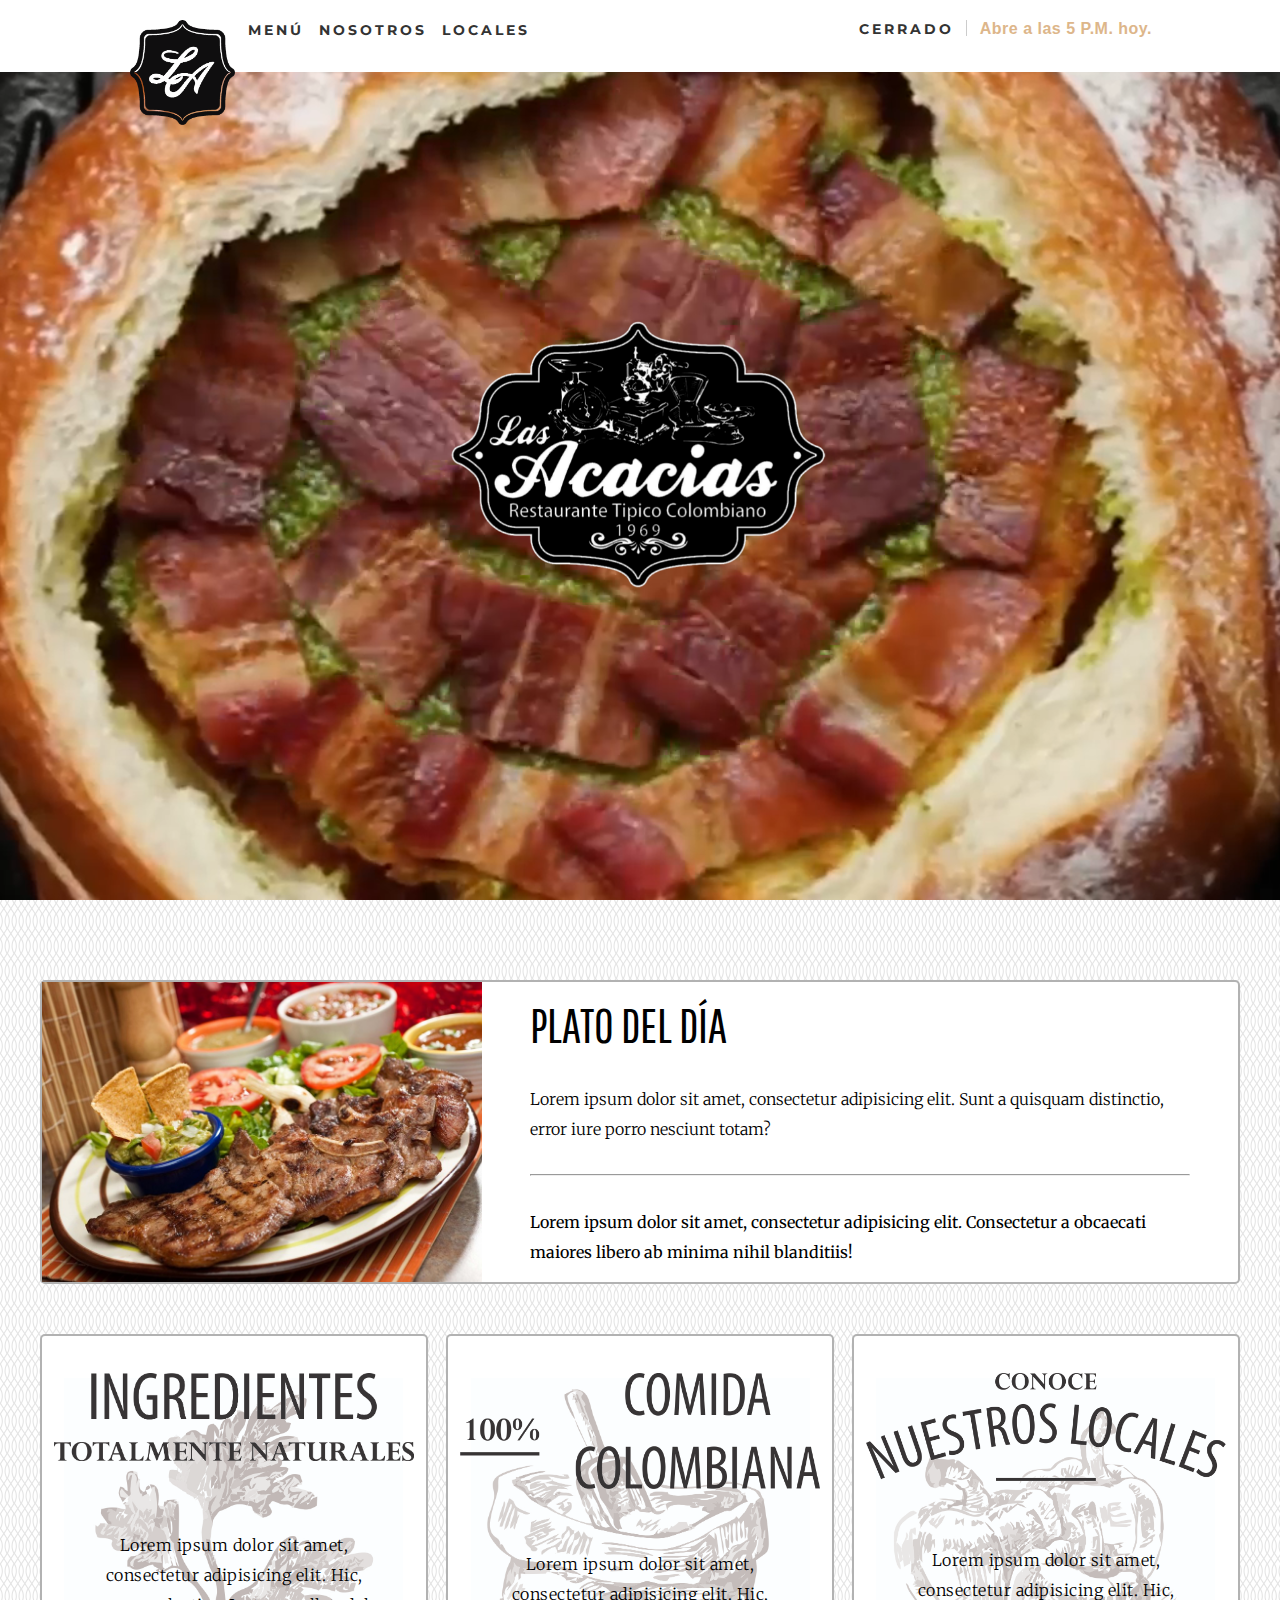
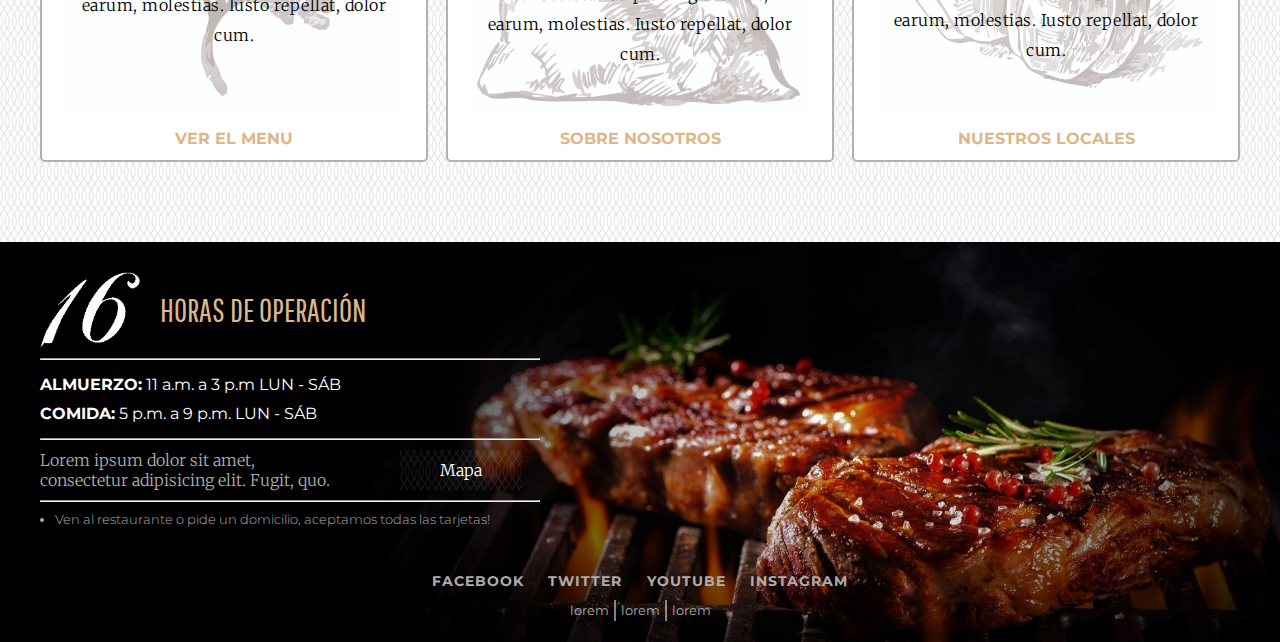
==== index.html @ 20574f55 "Pagina web restaurante" ====
<!DOCTYPE html>
<html lang="es">

<head>
    <meta charset="UTF-8">
    <title>Restaurante las Acacias</title>
    <link rel="stylesheet" href="styles.css">
    <link href="https://fonts.googleapis.com/css?family=Merriweather:300,400,700,900|Montserrat:300,400,700|Pathway+Gothic+One" rel="stylesheet">
    <meta name="viewport" content="width=device-width, user-scalable=no, initial-scale=1.0, maximum-scale=1.0, minimum-scale=1.0">

</head>

<body>
    <header>
        <div class="contenedor-header">
            <div class="columna">
                <a class="logomini" href="index.html">Las Acacias</a>
                <nav class="navegador">
                    <ul id="menu-principal" class="nav navbar-nav">
                        <li class="menu-menu"><a href="menu.html">MENÚ</a></li>
                        <li class="menu-nosotros"><a href="nosotros.html">NOSOTROS</a></li>
                        <li class="menu-locales"><a href="locales.html">LOCALES</a></li>
                    </ul>
                </nav>
                <div class="abierto-o-cerrado">
                    <div class="estado"></div>
                    <div class="tiempo-falta"></div>
                </div>
            </div>
        </div>
        <div class="header-frills"></div>
    </header>
    <section class="mitad">
        <div class="fondo">
            <video id="video-home" preload="auto" autoplay muted loop>
               <source src="video/video-web-comp.mp4" type="video/mp4">
           </video>
            <div class="logo">
                <img src="images/logonegro.png" alt="">
            </div>
            <!--            <img class="plato" src="images/fondo.jpg" alt="">-->
        </div>
    </section>
    <section class="mitad2">
        <div class="contenedor">
            <div class="delDia">
                <div class="imgDelDia">
                    <!--                          <img src="images/delddia.jpg" alt="no imagen">-->
                </div>
                <div class="textoPlato">
                    <h2>PLATO DEL DÍA</h2>
                    <p>Lorem ipsum dolor sit amet, consectetur adipisicing elit. Sunt a quisquam distinctio, error iure porro nesciunt totam?</p>
                    <hr>
                    <p><b>Lorem ipsum dolor sit amet, consectetur adipisicing elit. Consectetur a obcaecati maiores libero ab minima nihil blanditiis!</b></p>
                </div>
            </div>
            <div class="tresCajas">
                <div class="menu">
                    <img src="images/ingredientes.png" alt="">
                    <p>Lorem ipsum dolor sit amet, consectetur adipisicing elit. Hic, earum, molestias. Iusto repellat, dolor cum.</p>
                    <a href="menu.html">VER EL MENU</a>
                </div>
                <div class="nosotros">
                    <img src="images/100colombiana.png" alt="">
                    <p>Lorem ipsum dolor sit amet, consectetur adipisicing elit. Hic, earum, molestias. Iusto repellat, dolor cum.</p>
                    <a href="nosotros.html">SOBRE NOSOTROS</a>
                </div>
                <div class="locales">
                    <img src="images/conoce.png" alt="">
                    <p>Lorem ipsum dolor sit amet, consectetur adipisicing elit. Hic, earum, molestias. Iusto repellat, dolor cum.</p>
                    <a href="locales.html">NUESTROS LOCALES</a>
                </div>
            </div>
        </div>
    </section>
    <footer>
        <!--        <img class="imgfooter" src="images/footer.jpeg" alt="">-->
        <div class="textofooter">
            <div class="cajafooter1">
                <div class="h16h">
                    <img src="images/16hour.png" alt="">

                    <h4>HORAS DE OPERACIÓN</h4>
                </div>
                <hr class="linasfooter">
                <div class="almcom">
                    <p><b>ALMUERZO:</b> 11 a.m. a 3 p.m LUN - SÁB </p>
                    <p><b>COMIDA:</b> 5 p.m. a 9 p.m. LUN - SÁB</p>
                </div>
                <hr class="linasfooter">
                <div class="mapabajo">
                    <div class="textomap">
                        <p>Lorem ipsum dolor sit amet, <br>consectetur adipisicing elit. Fugit, quo.</p>
                    </div>
                    <div class="map">
                        <a href="locales.html">Mapa</a>
                    </div>
                </div>
                <hr class="linasfooter">
                <div class="tarjetas">
                    <ul>
                        <li>
                            Ven al restaurante o pide un domicilio, aceptamos todas las tarjetas!
                        </li>
                    </ul>
                </div>
            </div>
            <div class="redes">
                <div class="social">
                    <a href="">FACEBOOK</a>
                    <a href="">TWITTER</a>
                    <a href="">YOUTUBE</a>
                    <a href="">INSTAGRAM</a>
                </div>
                <div class="creditos">
                    <div>lorem</div>
                    <div class="creditomitad">lorem</div>
                    <div>lorem</div>
                </div>
            </div>
        </div>
    </footer>
    <script src="javascript.js"></script>
</body>

</html>
---- styles.css ----
* {
    margin: 0;
    padding: 0;
}

body {
    background: url("images/fondo-body.png");
}

.body-nosotros {
    background: #fff;
}

.body-locales {
    background: url("images/fondomap.png") #1d1e22;
}

header {
    height: 72px;
    background: #fff;
    width: 100%;
    z-index: 10;
    position: fixed;
    /*    display: flex;*/
    /*    flex-direction: row;*/
    /*    justify-content: center;*/
}

header .contenedor-header {
    margin: 0 auto;
    height: 100%;
    width: 80%;
    padding-top: 20px;
    z-index: 1;
}

.tresCajas p {
    font-family: "Merriweather", sans-serif;
    font-weight: 300;
    line-height: 30px;
    padding: 0 25px;
    letter-spacing: 0.5px;
}

header .abierto-o-cerrado {
    width: auto;
    height: 1em;
    display: flex;
    font-family: "Merriweather", serif;
    font-size: 1em;
}

.cubo {
    height: 800px;
    background: #f05a5a;
}

.estado {
    padding-right: 12px;
    border-right: 1px solid #cccccc;
    margin-right: 13px;
    font-family: "Montserrat", sans-serif;
    text-transform: uppercase;
    font-size: 0.9em;
    font-weight: bold;
    color: #333;
    letter-spacing: 3px;
}

.tiempo-falta {
    font-family: "Monserrat", sans-serif;
    color: rgb(221, 182, 138);
    font-weight: 700;
    font-size: 1em;
    letter-spacing: 0.5px;
    box-sizing: inherit;
    display: block;
    text-align: left;
}

.navegador {
    position: absolute;
    margin-left: 120px;
    width: auto;
    font-family: "Merriweather", sans-serif;
    font-size: 0.9em;
    font-weight: bold;
    color: #494949;
    letter-spacing: 0px;
    line-height: 1.4;
}

#menu-principal {
    display: flex;
    list-style: none;
    font-family: inherit;
}

#menu-principal li {
    margin: 0 15px 0 0;
}

header nav a {
    display: block;
    text-align: center;
    font-size: 1em;
    font-family: "Montserrat", sans-serif;
    color: #333;
    text-transform: uppercase;
    letter-spacing: 3px;
    text-decoration: none;
    opacity: 1;
}

header nav a:hover {
    color: rgba(51, 51, 51, 0.5);
}

header nav li {
    width: 100%;
}

header {
    background: #fff;
}

.columna {
    width: 100%;
    display: flex;
    flex-direction: row;
    justify-content: space-between;
    box-sizing: border-box;
    overflow: visible;
}

.logomini {
    background: url("images/NL.png") center center no-repeat;
    background-size: contain;
    min-width: 108px;
    min-height: 105px;
    display: block;
    color: transparent;
    text-decoration: none;
    left: 100px;
}

.contenedor {
    margin: 80px auto;
    max-width: 1200px;
}

.contenedor-nosotros {
    margin: 80px auto;
    max-width: 1200px;
    background: #fff;
}

.menuH {
    background: #fff;
    max-width: 1200px;
    height: 80px;
    margin: auto;
    text-align: center;
    display: flex;
    align-items: center;
    justify-content: space-between;
    margin-right: 50px;
}

a {
    text-decoration: none;
}

.mitad {
    overflow: hidden;
}

.mitad .entrada {
    width: 100%;
}

.fondo {
    /*
    background: url("images/fondo.jpg") center center no-repeat;
    background-size: 100%;
    */
    /*    position: relative;*/
    /*    display: flex;*/
    position: relative;
    overflow: hidden;
    /*    min-height: 470px;*/
    height: 100vh;
    display: flex;
    align-items: center;
    justify-content: center;
}

#video-home {
    display: block;
    position: absolute;
    object-fit: cover;
    height: 100%;
    width: 100%;
    top: 0;
    /*    z-index: 1;*/
}

.logo img {
    /*    margin: auto;*/
    /*    width: 50%;*/
    z-index: 10;
}

.posMiniLogo {
    max-width: 1200px;
    height: 100px;
    margin: auto;
    position: absolute;
    top: -5%;
    left: 10%;
}

.minilogo {
    width: 100px;
}

.minilogo img {
    width: 100%;
}

.logo {
    z-index: 1;
    width: 90%;
    max-width: 1200px;
    margin: 0 auto;
    display: flex;
    flex-wrap: wrap;
    /*    width: 300px;*/
    /*
    width: 300px;
    position: absolute;
    top: 20%;
    left: 40%;
    */
}

.logo img {
    display: block;
    width: 35%;
    /*    max-width: 259px;*/
    margin: 0 auto;
    /* vertical-align: top; */
    height: 50%;
}

.delDia {
    max-width: 1200px;
    height: 300px;
    /*    height: 200px;*/
    margin: 0 center;
    display: flex;
    border: 2px solid rgba(0, 0, 0, 0.3);
    border-radius: 5px;
    background: #fff;
}

.textoPlato h2 {
    font-family: "Pathway Gothic One", sans-serif;
    font-size: 3em;
    font-weight: normal;
}

.textoPlato p {
    font-family: "Merriweather", sans-serif;
    font-weight: 300;
    line-height: 30px;
    font-style: normal;
}

.imgDelDia {
    /*
    background: url("images/delDia.jpg") center center no-repeat;
    background-size: cover;
    */
    background: url("images/delDia.jpg") center center no-repeat;
    background-size: cover;
    width: 40%;
    height: 100%;
    margin: auto;
}

/*
.delDia img {
    width: 100%;
}
*/

.textoPlato {
    width: 60%;
    display: flex;
    flex-direction: column;
    justify-content: space-around;
    padding: 0 4%;
}

.tresCajas {
    width: 100%;
    display: flex;
    justify-content: space-between;
    text-align: center;
    margin-top: 50px;
}

.tresCajas a {
    color: rgb(221, 182, 138);
    font-family: "Montserrat";
    font-weight: bold;
}

.tresCajas a:hover {
    color: rgb(221, 154, 78);
}

.menu {
    background: url("images/matica.jpg") center center no-repeat #fff;
    background-size: auto 80%;
}

.nosotros {
    background: url("images/saco.jpg") center center no-repeat #fff;
    background-size: auto 80%;
}

.locales {
    background: url("images/pimientos.jpg") center center no-repeat #fff;
    background-size: auto 80%;
}

.menu,
.nosotros,
.locales {
    display: flex;
    flex-direction: column;
    justify-content: space-between;
    width: 30%;
    height: 400px;
    padding: 1%;
    border: 2px solid rgba(0, 0, 0, 0.3);
    border-radius: 5px;
}

.menu img,
.nosotros img,
.locales img {
    width: 100%;
    margin-top: 25px;
}

.menu p,
.nosotros p,
.locales p {
    margin: 10px 0;
}

.menu a {
    display: block;
    margin-top: 10px;
}

footer {
    background: url("images/footer3nuevo.jpg") center center no-repeat;
    background-size: 100%;
    height: 400px;
    font-family: 'Oswald', sans-serif;
    color: rgb(255, 255, 255);
    /*    display: flex;*/
    /*    flex-direction: column;*/
    /*        align-content: space-between;*/
    /*    justify-content: space-between;*/
}

footer .imgfooter {
    width: 100%;
}

.cajafooter1 {
    width: 500px;
    /*    height: 100%;*/
}

.h16h img {
    width: 20%;
    height: 20%;
}

.h16h {
    display: flex;
    /*    flex-direction: row;*/
    padding: 10px 0;
    /*    border-bottom: 2px solid rgba(255, 255, 255, 0.5);*/
}

.h16h h4 {
    /*    margin-top: auto;*/
    /*    margin-bottom: auto;*/
    font-family: "Pathway Gothic One", sans-serif;
    font-size: 2em;
    font-weight: normal;
    margin: auto 0;
    color: rgb(221, 182, 138);
    padding-left: 20px;
}

.almcom {
    padding: 10px 0;
    /*    border-bottom: 2px solid rgba(255, 255, 255, 0.5);*/
}

.almcom p {
    padding: 5px 0;
    font-family: "Montserrat", sans-serif;
}

.mapabajo {
    display: flex;
    padding: 10px 0;
    /*    border-bottom: 2px solid rgba(255, 255, 255, 0.5);*/
    font-family: "Merriweather", sans-serif;
    font-weight: 300;
    color: #ADADAD;
}

.mapabajo .map {
    /*    width: 100px;*/
    display: flex;
    flex-direction: column;
    justify-content: center;
    /*    align-content: center;*/
    text-align: center;
    margin-left: 70px;
    background: url("images/fondomap.png")
}

.mapabajo .map a {
    display: inline-block;
    color: #fff;
    padding: 10px 40px;
}

.tarjetas {
    padding: 10px 0;
    padding-left: 15px;
    font-family: "Montserrat", sans-serif;
    font-weight: 300;
    font-size: 0.8em;
    color: #ADADAD;
}

.redes {
    padding-top: 35px;
    text-align: center;
}

.redes a {
    text-decoration: none;
    font-family: "Montserrat";
    color: #ADADAD;
    font-weight: bold;
    letter-spacing: 1px;
    font-size: 0.9em;
    margin: 0 10px;
}

.creditos {
    display: flex;
    justify-content: center;
}

.textofooter {
    max-width: 1200px;
    margin: 0 auto;
    padding-top: 20px;
}

footer .creditos div {
    margin-top: 10px;
    padding: 3px 5px;
    color: #ADADAD;
    font-family: "Montserrat";
    font-size: 0.8em;
}

.creditomitad {
    border-left: 2px solid rgba(255, 255, 255, 0.5);
    border-right: 2px solid rgba(255, 255, 255, 0.5);
}

/*****RESPONSIVE******/

/*****RESPONSIVE******/

/*****RESPONSIVE******/

@media screen and (max-width:950px) {
    .columna {
        overflow: visible;
        flex-direction: column;
        align-content: center;
        align-items: center;
    }
    .logomini {
        max-width: 70px;
        min-height: 70px;
    }
    header {
        height: 200px;
        position: fixed;
    }
    header .abierto-o-cerrado {
        padding: 10px 0;
        display: flex;
        flex-direction: column;
    }
    .header-menu {
        /*        position: absolute;*/
        top: 0px;
    }
    .header-nosotros {
        top: 0px;
    }
    .estado {
        padding-right: 0;
        border-right: 0;
        margin-right: 0;
        text-align: center;
    }
    .tiempo-falta {
        text-align: center;
    }
    .navegador {
        /*        display: block;*/
        margin-left: 0;
        margin-top: 110px;
        padding: 10px 0;
        width: 90%;
    }
    .navegador #menu-principal {
        /*        display: flex;*/
        flex-direction: row;
    }
    #menu-principal li {
        height: 48px;
        padding: 12px;
        box-sizing: border-box;
        background: url("images/fondo%20menu.svg") center center no-repeat;
        background-size: cover;
        margin: 5px 0;
    }
    #menu-principal li a {
        color: #fff;
    }
    .logo {
        margin-top: 150px;
    }
    #video-home {
        display: none;
    }
    .mas-pedidos-top {
        margin-top: 200px !important;
    }
    .fondo {
        background: url("images/fondo.jpg") center center no-repeat;
        height: 500px;
        background-size: 940px;
    }
    .delDia {
        margin: auto;
        flex-direction: column;
        align-items: center;
        max-width: 90%;
        height: auto;
        box-sizing: border-box;
    }
    .imgDelDia {
        width: 90%;
        height: 45vw;
        /*        padding: 60px 0;*/
        margin: 30px 0;
    }
    .textoPlato h2 {
        margin: 0 0 15px 0;
    }
    .textoPlato p {
        padding: 15px 0;
    }
    .textoPlato {
        width: 100%;
        padding: 0 5%;
        box-sizing: border-box;
    }
    .tresCajas {
        margin: 50px auto;
        flex-direction: column;
        width: 90%;
        box-sizing: border-box;
    }
    .menu,
    .nosotros,
    .locales {
        margin: 15px auto;
        padding: 5% 15%;
        width: 100%;
        box-sizing: border-box;
    }
    .textofooter {
        display: flex;
        flex-direction: column;
        align-content: center;
        justify-content: center;
        background-color: rgba(10, 10, 10, 0.35);
    }
    .textofooter hr {
        display: none;
    }
    footer {
        display: flex;
        background-size: cover;
        height: 720px;
    }
    .cajafooter1 {
        width: 100%;
        margin: 0 auto;
        text-align: center;
        color: white;
    }
    .h16h {
        align-items: center;
        flex-direction: column;
    }
    .h16h img {
        min-width: 120px;
    }
    .mapabajo {
        padding: 0;
        flex-direction: column;
        color: white;
    }
    .mapabajo .map {
        background-color: rgb(35, 35, 35);
        margin: 10px auto;
        padding: 5px 0;
        width: 80%;
    }
    .tarjetas {
        color: white;
        padding: 5px 10px;
    }
    .tarjetas ul {
        list-style: none;
    }
    .redes {
        padding: 0;
    }
    .social {
        display: flex;
        flex-direction: column;
    }
    .social a {
        margin: 5px 0;
    }
    .creditos {
        margin: 0px 0;
        display: flex;
        flex-direction: column;
    }
    .creditomitad {
        border: none;
    }
    .caja-platos {
        /*                padding-top: 150px;*/
        margin: 100px auto;
    }
    .caja-galeria .gal {
        filter: blur(0px);
    }
    .caja-galeria .gal p {
        top: 5px;
    }
    .mitad-menu .menu-gris {
        display: none;
    }
    .plato .imagen-plato-1,
    .plato .imagen-plato-2,
    .plato .imagen-plato-3,
    .plato .imagen-plato-4,
    .plato .imagen-plato-5,
    .plato .imagen-plato-6,
    .plato .imagen-plato-7,
    .plato .imagen-plato-8 {
        height: 40vw;
    }
    .dosimagenes {
        flex-direction: column;
        width: 100%;
    }
    .dosimagenes .imgizquierda,
    .dosimagenes .imgderecha {
        margin: 20px auto;
        width: 60%;
        height: calc(35vw);
    }
    .mitad-nosotros {
        margin: 0 auto;
        display: flex;
        height: 40vh !important;
        background-position: right !important;
        background-size: auto;
        height: auto;
        width: 90% !important;
    }
    .contenedor-nosotros-intro {
        display: none;
    }
    .contenedor-intro-responsive {
        display: flex !important;
        flex-direction: column;
        margin: 0 auto;
        justify-content: center;
        align-content: center;
        align-items: center;
        margin-top: 250px;
        width: 90%;
    }
    .cont-nos-res {
        width: 100%;
    }
    .menu-gris {
        margin-top: 0 !important;
        padding: 0 0 !important;
        width: 100%;
        height: auto;
    }
    .menu-gris p {
        text-align: center;
    }
    .intro-nosotros p {
        color: black !important;
        width: 100% !important;
    }
    .mitad2 {
        align-content: center;
        justify-content: center;
        margin: auto;
        width: 90%;
    }
    .contenedor-historia blockquote::before {
        display: none !important;
    }
    .contenedor-nosotros2 h3::before {
        display: none !important;
    }
}

@media screen and (max-width:700px) {
    .contenedor-locales {
        color: aqua;
        justify-content: space-around;
        text-align: center;
        max-width: 1200px;
        margin: auto;
        display: flex;
        flex-direction: column;
        justify-content: center;
        padding: 30px 0 !important;
    }
    .contenedor-locales .horas ul,
    .contenedor-locales .lugar-locales ul {
        margin: auto;
        width: 80%;
    }
    .lugar-locales {
        margin-top: 30px;
        border: 2px solid rgba(255, 255, 255, 0.3);
    }
    .mini-fotos div {
        min-width: 50% !important;
        height: 20vh !important;
        background-size: cover;
    }
    .gran-local {
        width: 100%;
        height: 30vh !important;
        background: url("images/restaurante-principal.jpg") center center no-repeat;
        background-size: cover;
    }
}

/*****FIN - RESPONSIVE******/

/*****FIN - RESPONSIVE******/

/*****FIN - RESPONSIVE******/

/*****MENU***********/

.mitad-menu {
    /*    display: flex;*/
    /*    flex-direction: column;*/
    /*    justify-content: center;*/
    /*    align-content: center;*/
    text-align: center;
}

.menu-gris {
    margin-top: 100px;
    display: inline-block;
    padding: 6px 150px;
    background: url("images/fondo%20menu.svg") center center no-repeat;
    background-size: 100%;
    color: #fff;
    font-family: "Pathway Gothic One", sans-serif;
    font-size: 1.5em;
}

.mas-pedidos {
    margin: 10px 0;
    color: rgb(221, 182, 138);
    font-weight: normal;
    font-size: 1.1em;
}

.caja-platos {
    max-width: 1200px;
    margin: 20px auto;
    display: flex;
    justify-content: center;
    flex-wrap: wrap;
}

.plato {
    background: #fff;
    border: 2px solid rgba(0, 0, 0, 0.2);
    border-radius: 4px;
    width: 500px;
    margin: 10px;
}

.plato h2 {
    font-family: "Pathway Gothic One";
    letter-spacing: 1px;
    font-weight: 300;
    margin: 5px 0;
}

.plato p {
    margin: 10px 0;
    padding: 0 35px;
    font-family: "Merriweather", sans-serif;
    font-size: 0.9em;
    line-height: 2em;
}

.imagen-plato-1 {
    background: url("menu/1.jpg") center center no-repeat;
}

.imagen-plato-2 {
    background: url("menu/2.jpg") center center no-repeat;
}

.imagen-plato-3 {
    background: url("menu/3.jpg") center center no-repeat;
}

.imagen-plato-4 {
    background: url("menu/4.jpg") center center no-repeat;
}

.imagen-plato-5 {
    background: url("menu/5.jpg") center center no-repeat;
}

.imagen-plato-6 {
    background: url("menu/6.jpg") center center no-repeat;
}

.imagen-plato-7 {
    background: url("menu/7.jpg") center center no-repeat;
}

.imagen-plato-8 {
    background: url("menu/8.jpg") center center no-repeat;
}

.imagen-plato-1,
.imagen-plato-2,
.imagen-plato-3,
.imagen-plato-4,
.imagen-plato-5,
.imagen-plato-6,
.imagen-plato-7,
.imagen-plato-8 {
    display: inline-block;
    width: 100%;
    height: 320px;
    background-size: cover;
}

.caja-galeria {
    max-width: 1200px;
    margin: 0 auto;
    display: flex;
    justify-content: center;
    flex-wrap: wrap;
}

.gal-1 {
    background: url("galeria/1.jpg") center center no-repeat;
}

.gal-2 {
    background: url("galeria/2.jpg") center center no-repeat;
}

.gal-3 {
    background: url("galeria/3.jpg") center center no-repeat;
}

.gal-4 {
    background: url("galeria/4.jpg") center center no-repeat;
}

.gal-5 {
    background: url("galeria/5.jpg") center center no-repeat;
}

.gal-6 {
    background: url("galeria/6.jpg") center center no-repeat;
}

.gal-7 {
    background: url("galeria/7.jpg") center center no-repeat;
}

.gal-8 {
    background: url("galeria/8.jpg") center center no-repeat;
}

.gal-9 {
    background: url("galeria/9.jpg") center center no-repeat;
}

.gal-10 {
    background: url("galeria/10.jpg") center center no-repeat;
}

.gal-11 {
    background: url("galeria/11.jpg") center center no-repeat;
}

.gal-12 {
    background: url("galeria/12.jpg") center center no-repeat;
}

.gal-13 {
    background: url("galeria/13.jpg") center center no-repeat;
}

.gal-14 {
    background: url("galeria/14.jpg") center center no-repeat;
}

.gal-15 {
    background: url("galeria/15.jpg") center center no-repeat;
}

.gal-16 {
    background: url("galeria/16.jpg") center center no-repeat;
}

.gal-17 {
    background: url("galeria/17.jpg") center center no-repeat;
}

.gal-18 {
    background: url("galeria/18.jpg") center center no-repeat;
}

.gal-19 {
    background: url("galeria/19.jpg") center center no-repeat;
}

.gal-20 {
    background: url("galeria/20.jpg") center center no-repeat;
}

.gal {
    width: 250px;
    height: 250px;
    background-size: cover;
    margin: 10px;
    filter: blur(2px);
    position: relative;
    overflow: hidden;
    display: flex;
    justify-content: center;
}

.gal:hover {
    filter: blur(0px);
}

.gal p {
    /*    width: ;*/
    position: absolute;
    top: -10%;
    transition: top .3s linear;
    text-align: center;
    color: #fff;
    background: rgba(0, 0, 0, 0.5);
    border-radius: 3px;
    padding: 1px 5px;
}

.gal:hover p {
    top: 5%;
}

/**NOSOTROS**/

/**NOSOTROS*/

/**NOSOTROS*/

.mitad-nosotros {
    background: url("images/fondo-nosotros.jpg") center center no-repeat;
    background-size: cover;
    width: 100%;
    height: 100vh;
}

.contenedor-nosotros-intro {
    margin: 0 auto;
    max-width: 1200px;
    padding: 50px 0;
}

.contenedor-intro-responsive {
    display: none;
}

.intro-nosotros p {
    display: inline-block;
    width: 440px;
    text-align: center;
    color: #fff;
    font-family: "Montserrat", Arial, "Helvetica Neue", Helvetica, sans-serif;
    font-weight: bold;
    font-size: 1.5em;
    margin: 10px 0;
    line-height: 30px;
    letter-spacing: 5px
}

.contenedor-historia p {
    max-width: 900px;
    margin: 30px auto;
    font-size: 1.2em;
    line-height: 1.8;
    font-weight: 300;
    font-style: normal;
    margin-top: 0;
    font-family: "Merriweather", Arial, "Helvetica Neue", Helvetica, sans-serif;
}

.contenedor-historia .letra-grande::first-letter {
    font-size: 5em;
    margin-top: -19px;
    line-height: 80px;
    float: left;
    margin-right: -2px;
    padding: 0 5px 0 0;
}

.contenedor-historia blockquote {
    margin: 0 auto;
    position: relative;
}

.contenedor-historia blockquote::before {
    content: '';
    display: block;
    position: absolute;
    width: 270px;
    height: 350px;
    top: -105px;
    right: -100px;
    background: url("images/pimientos.jpg") center center no-repeat;
    background-size: contain;
}

.contenedor-historia blockquote p {
    max-width: 1000px;
    font-family: "Pathway Gothic One", sans-serif;
    font-size: 2.7em;
    text-transform: uppercase;
    line-height: 1.2;
    transform: rotateZ(-3deg);
}

.collage {
    /*    width: 100%;*/
    /*    height: 100vh;*/
    padding: 350px 0;
    background: url("images/collage.jpg") center center no-repeat;
    background-size: cover;
    position: relative;
}

.collage .oscuro {
    width: 100%;
    height: 100%;
    background: rgba(0, 0, 0, 0.5);
    position: absolute;
    top: 0%;
}

.collage .texto-collage {
    width: 90%;
    z-index: 1;
    max-width: 1000px;
    margin: 0 auto;
    display: flex;
    flex-wrap: wrap;
}

.collage p {
    font-size: 8em;
    width: 700px;
    letter-spacing: 4px;
    line-height: 0.9;
    font-family: "Pathway Gothic One", sans-serif;
    text-transform: uppercase;
    color: #fff;
    z-index: 2;
    margin-bottom: 0;
    position: relative;
}

.nosotros2 {
    padding: 60px 0 30px;
}

.contenedor-nosotros2 {
    z-index: 1;
    width: 90%;
    max-width: 1200px;
    margin: 0 auto;
    display: flex;
    flex-wrap: wrap;
    box-sizing: border-box;
    /*    flex-direction: column;*/
}

.contenedor-nosotros2 p {
    max-width: 1200px;
    margin: 0 auto;
    margin-bottom: 42px;
    width: 80%;
    font-size: 1.2em;
    line-height: 1.8;
    font-weight: 300;
    font-family: "Merriweather", Arial, "Helvetica Neue", Helvetica, sans-serif;
}

.dosimagenes {
    display: flex;
    margin: auto;
}

.imgizquierda {
    background: url("images/papas.jpg") center center no-repeat;
}

.imgderecha {
    background: url("images/zanahorias.jpg") center center no-repeat;
}

.dosimagenes div {
    display: block;
    width: 400px;
    height: 300px;
    margin-bottom: 40px;
    background-size: cover;
}

.contenedor-nosotros2 h3 {
    max-width: 1000px;
    font-family: "Pathway Gothic One", sans-serif;
    font-size: 2.7em;
    text-transform: uppercase;
    line-height: 1.2;
    transform: rotateZ(3deg);
    margin-bottom: 20px;
}

.contenedor-nosotros2 h3::before {
    content: '';
    display: block;
    position: absolute;
    width: 100px;
    height: 200px;
    background: url("images/saco.jpg") center center no-repeat;
    background-size: contain;
    left: -110px;
    top: -90px;
}

.contenedor-locales {
    max-width: 1200px;
    margin: auto;
    display: flex;
    justify-content: center;
    padding: 3%;
}

.horas,
.lugar-locales {
    min-width: 40%;
    padding: 2%;
    background: #1d1c22;
    color: #fff;
}

.horas {
    border: 2px solid rgba(255, 255, 255, 0.3);
}

.lugar-locales {
    border-top: 2px solid rgba(255, 255, 255, 0.3);
    border-right: 2px solid rgba(255, 255, 255, 0.3);
    border-bottom: 2px solid rgba(255, 255, 255, 0.3);
}

.contenedor-locales h3 {
    font-family: "Pathway Gothic One";
    text-transform: uppercase;
    font-size: 2.3em;
    padding-bottom: 4%;
    border-bottom: 1px solid rgba(255, 255, 255, 0.3);
    font-weight: normal;
    letter-spacing: 1.5px;
    color: rgb(221, 182, 138);
}

.contenedor-locales .lugar-locales a {
    text-decoration: none;
    color: #fff;
    font-size: 1em;
}

.contenedor-locales .lugar-locales a:hover {
    color: rgb(221, 182, 138);
}

.contenedor-locales .horas ul,
.contenedor-locales .lugar-locales ul {
    list-style: none;
    padding: 3% 0;
    border-bottom: 1px solid rgba(255, 255, 255, 0.3);
    line-height: 1.5;
    font-family: "Montserrat", sans-serif;
}

.fotos-locales {
    width: 100%;
    /*    height: 150vh;*/
    /*    background: #000;*/
}

.mapa-locales {
    width: 100%;
    height: 70vh;
    background: #000;
}

.mapa-locales iframe {
    width: 100%;
    height: 100%;
}

.gran-local {
    width: 100%;
    height: 80vh;
    background: url("images/restaurante-principal.jpg") center center no-repeat;
    background-size: cover;
}

.mini-fotos {
    display: flex;
    flex-wrap: wrap;
    width: 100%;
}

.mini1 {
    background: url("images/locales/1.jpg") center center no-repeat;
}

.mini2 {
    background: url("images/locales/2.jpg") center center no-repeat;
}

.mini3 {
    background: url("images/locales/3.jpg") center center no-repeat;
}

.mini4 {
    background: url("images/locales/4.jpg") center center no-repeat;
}

.mini5 {
    background: url("images/locales/5.jpg") center center no-repeat;
}

.mini6 {
    background: url("images/locales/6.jpg") center center no-repeat;
}

.mini-fotos div {
    min-width: 33.33%;
    height: 40vh;
    background-size: cover;
}
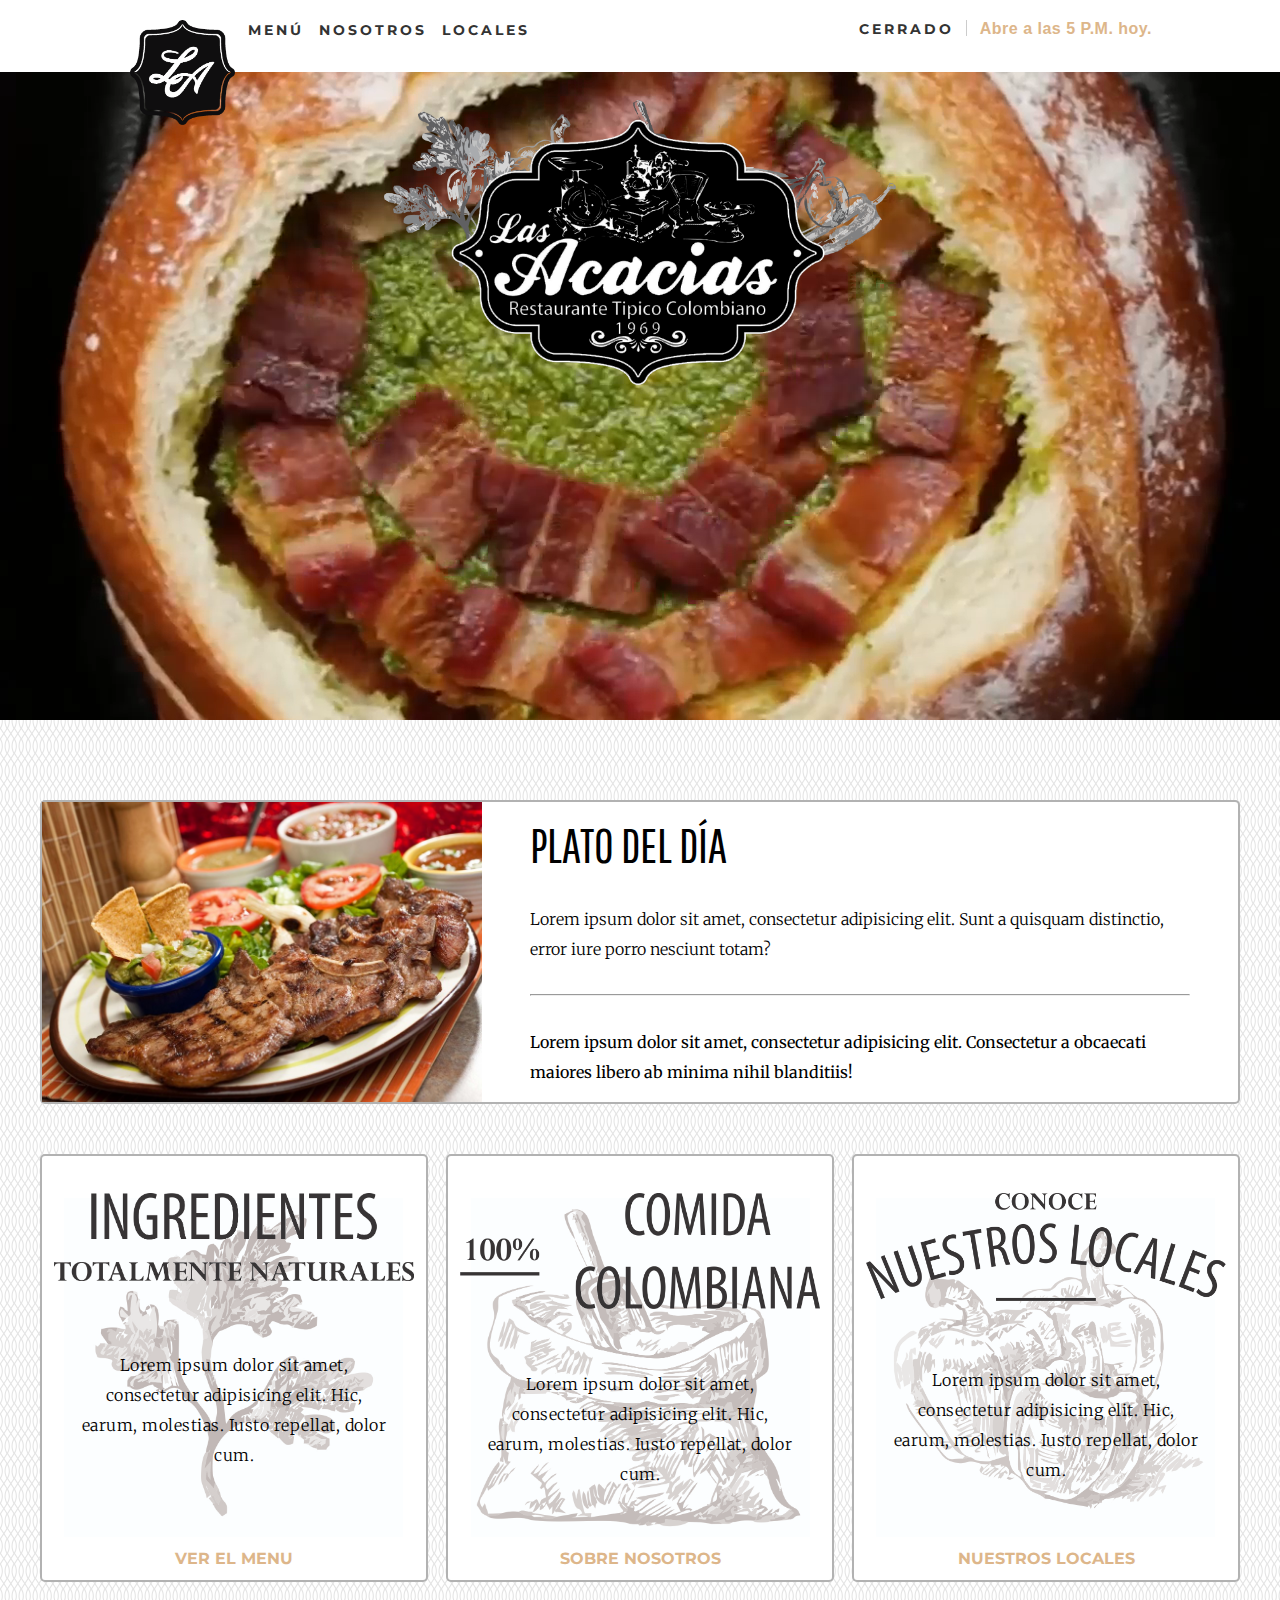
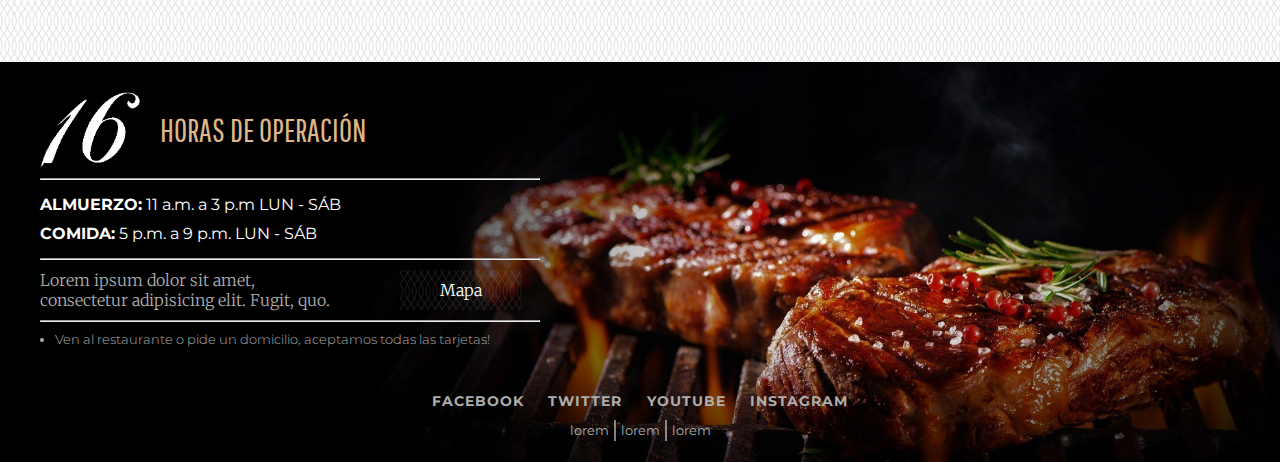
==== commit c9b7c2f4: "Add files via upload" ====
--- a/index.html
+++ b/index.html
@@ -7,7 +7,7 @@
     <link rel="stylesheet" href="styles.css">
     <link href="https://fonts.googleapis.com/css?family=Merriweather:300,400,700,900|Montserrat:300,400,700|Pathway+Gothic+One" rel="stylesheet">
     <meta name="viewport" content="width=device-width, user-scalable=no, initial-scale=1.0, maximum-scale=1.0, minimum-scale=1.0">
-
+     <script src="https://ajax.googleapis.com/ajax/libs/jquery/3.3.1/jquery.min.js"></script>
 </head>
 
 <body>
@@ -35,9 +35,13 @@
             <video id="video-home" preload="auto" autoplay muted loop>
                <source src="video/video-web-comp.mp4" type="video/mp4">
            </video>
+            <div class="detraslogo">
+                <img src="images/Fondologo.png" alt="Detraslogo">
+            </div>
             <div class="logo">
                 <img src="images/logonegro.png" alt="">
             </div>
+
             <!--            <img class="plato" src="images/fondo.jpg" alt="">-->
         </div>
     </section>
--- a/styles.css
+++ b/styles.css
@@ -186,18 +186,18 @@
     */
     /*    position: relative;*/
     /*    display: flex;*/
-    position: relative;
     overflow: hidden;
     /*    min-height: 470px;*/
-    height: 100vh;
-    display: flex;
-    align-items: center;
+    position: relative;
+    width: 100%;
+    height: auto;
+    display: flex;
+/*    align-items: center;*/
     justify-content: center;
 }
 
 #video-home {
     display: block;
-    position: absolute;
     object-fit: cover;
     height: 100%;
     width: 100%;
@@ -229,12 +229,15 @@
 }
 
 .logo {
-    z-index: 1;
+    position: absolute;
+    top: 100px;
     width: 90%;
     max-width: 1200px;
-    margin: 0 auto;
+    margin:0  auto;
+/*
     display: flex;
     flex-wrap: wrap;
+*/
     /*    width: 300px;*/
     /*
     width: 300px;
@@ -250,7 +253,17 @@
     /*    max-width: 259px;*/
     margin: 0 auto;
     /* vertical-align: top; */
-    height: 50%;
+    height: auto;
+}
+
+.detraslogo{
+    top: 100px;
+    position: absolute;
+
+    width: 40%;
+}
+.detraslogo img{
+    width: 100%;
 }
 
 .delDia {
@@ -686,6 +699,21 @@
     .caja-galeria .gal p {
         top: 5px;
     }
+    
+    .vermasmenos {
+    display: block !important;
+    
+    }
+    .vermasmenos img{
+        width: 100%;
+    }
+/*
+    .cajagal2{
+        visibility: collapse;
+        height: 0px;
+    display:none;
+    }
+*/
     .mitad-menu .menu-gris {
         display: none;
     }
@@ -708,6 +736,11 @@
         margin: 20px auto;
         width: 60%;
         height: calc(35vw);
+    }
+    .botoncarro{
+        top: 200px;
+        width: 75px !important;
+        margin-left: 0 !important;
     }
     .mitad-nosotros {
         margin: 0 auto;
@@ -793,6 +826,8 @@
         background: url("images/restaurante-principal.jpg") center center no-repeat;
         background-size: cover;
     }
+    
+
 }
 
 /*****FIN - RESPONSIVE******/
@@ -891,6 +926,16 @@
 .imagen-plato-8 {
     background: url("menu/8.jpg") center center no-repeat;
 }
+.botoncarro{
+    
+    position:fixed;
+    width: 90px;
+    top: 80%;
+    margin-left: 10%;
+}
+.botoncarro img{
+    width: 100%;
+}
 
 .imagen-plato-1,
 .imagen-plato-2,
@@ -912,6 +957,24 @@
     display: flex;
     justify-content: center;
     flex-wrap: wrap;
+}
+.vermasmenos {
+    display: none;
+    width: 100px;
+    height: 100px;
+    margin: 0 auto;
+}
+.cajagal1{
+    width: 100%;
+    display: flex;
+    flex-wrap: wrap;
+    justify-content: center;
+    margin: 0 auto;
+}
+.cajagal2{
+    display: flex;
+    flex-wrap: wrap;
+    justify-content: center;
 }
 
 .gal-1 {
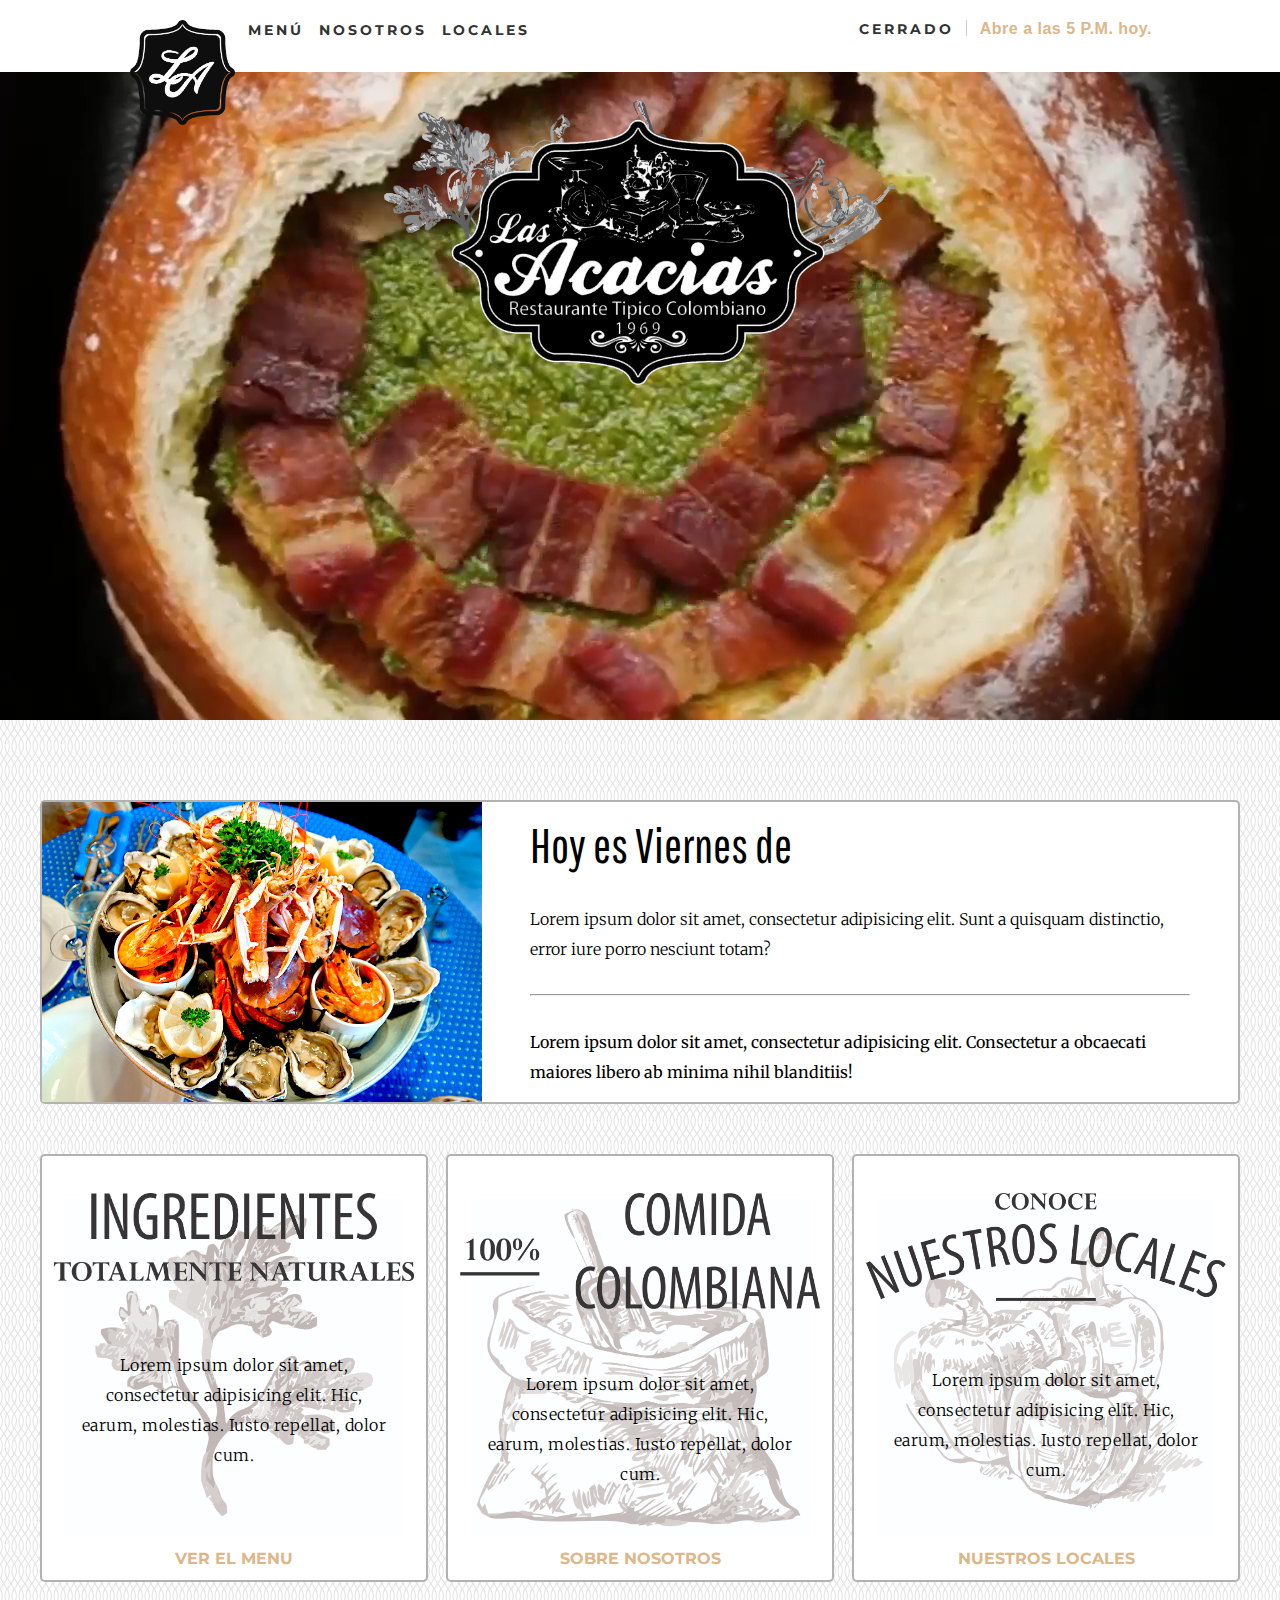
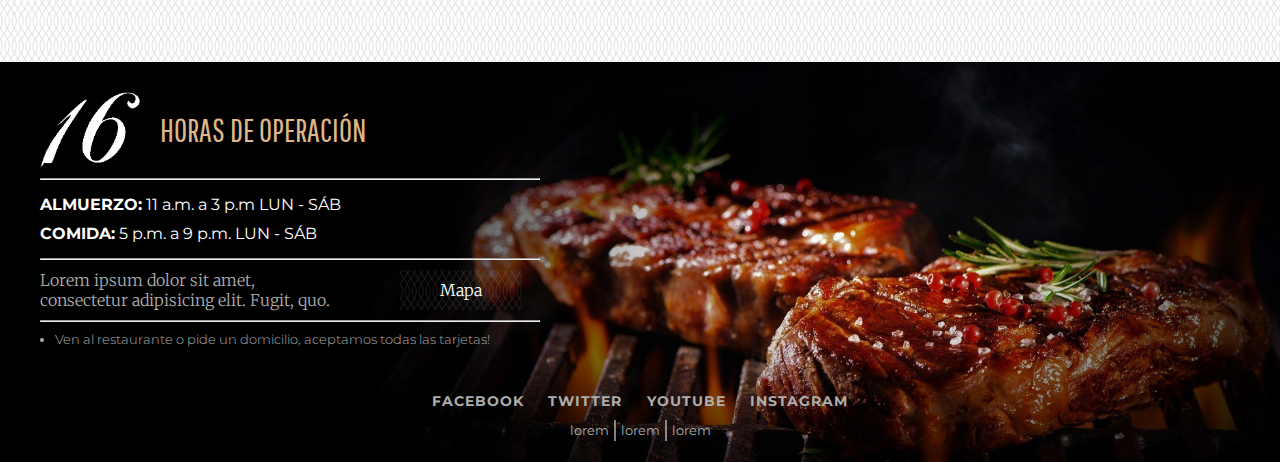
==== commit 7295a29d: "Cambia el dia de la semana" ====
--- a/index.html
+++ b/index.html
@@ -52,7 +52,7 @@
                     <!--                          <img src="images/delddia.jpg" alt="no imagen">-->
                 </div>
                 <div class="textoPlato">
-                    <h2>PLATO DEL DÍA</h2>
+                    <h2 class="tituloDia">PLATO DEL DÍA</h2>
                     <p>Lorem ipsum dolor sit amet, consectetur adipisicing elit. Sunt a quisquam distinctio, error iure porro nesciunt totam?</p>
                     <hr>
                     <p><b>Lorem ipsum dolor sit amet, consectetur adipisicing elit. Consectetur a obcaecati maiores libero ab minima nihil blanditiis!</b></p>
